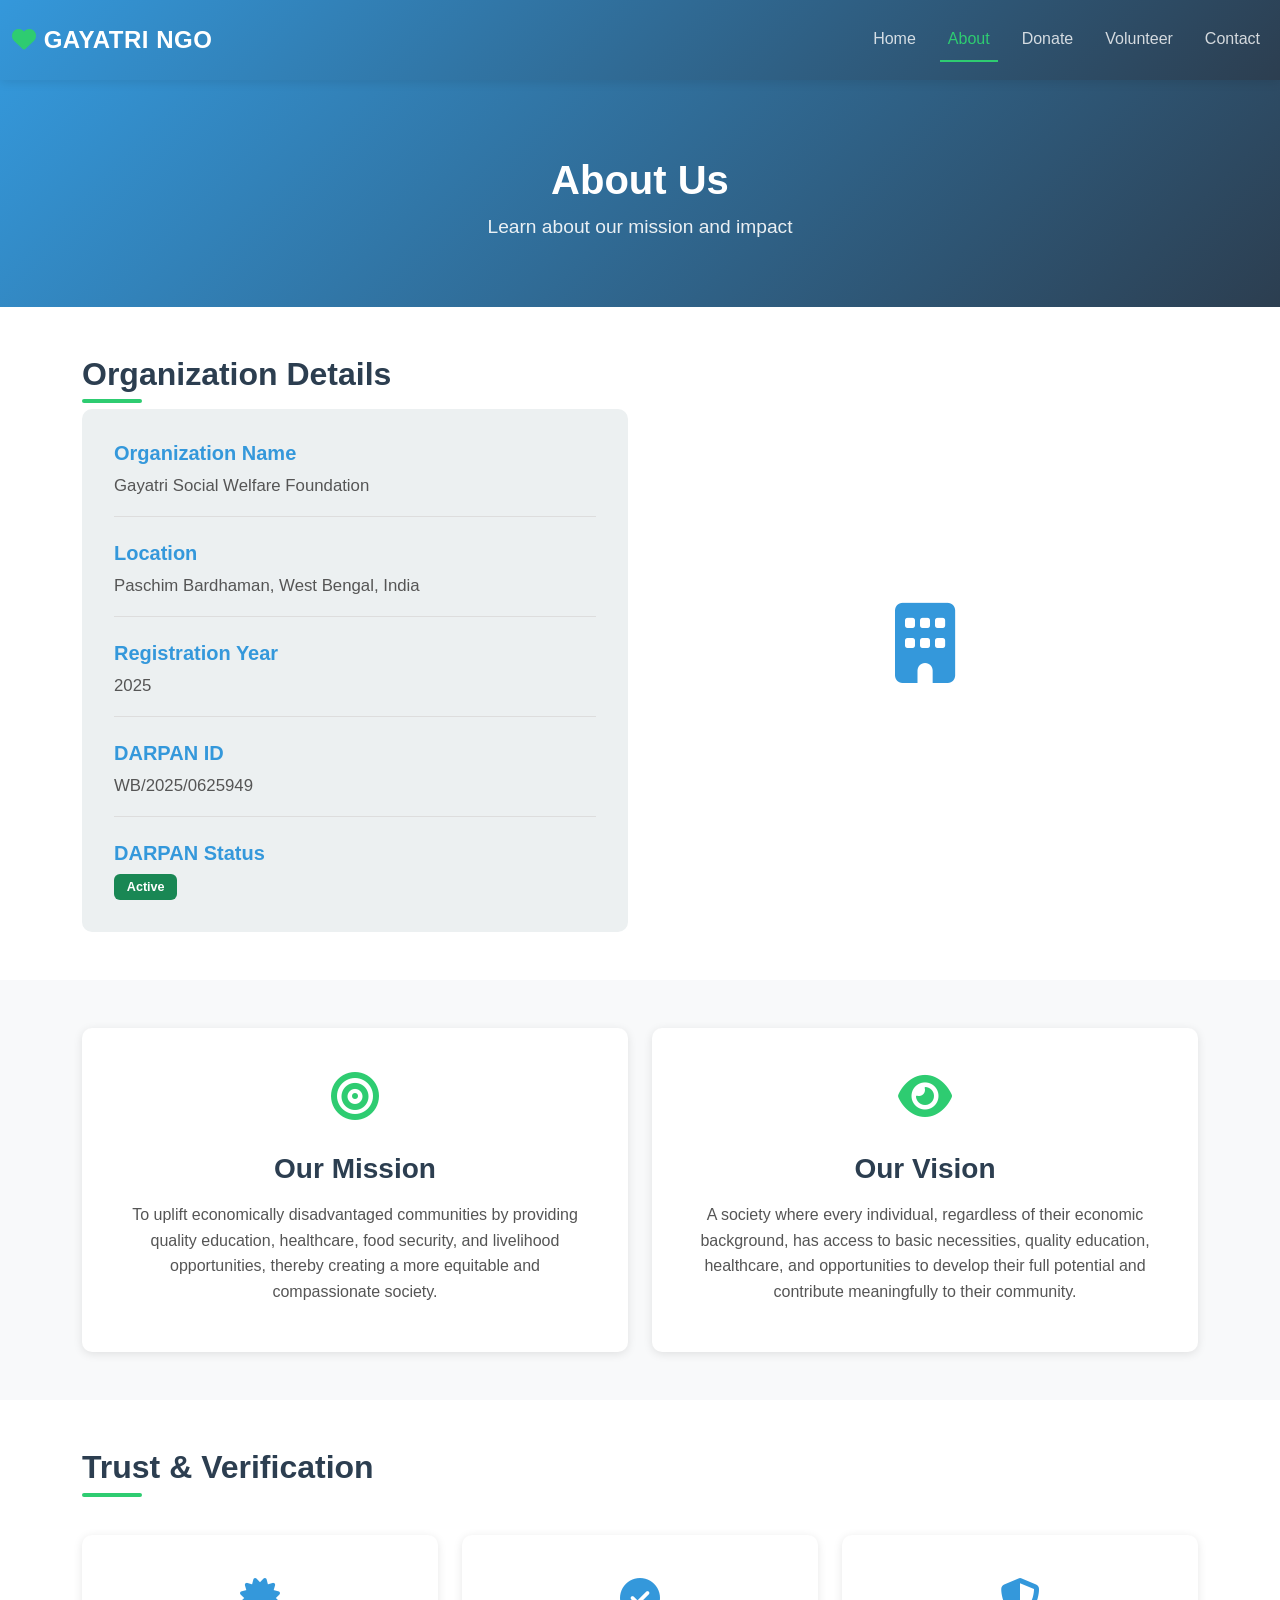
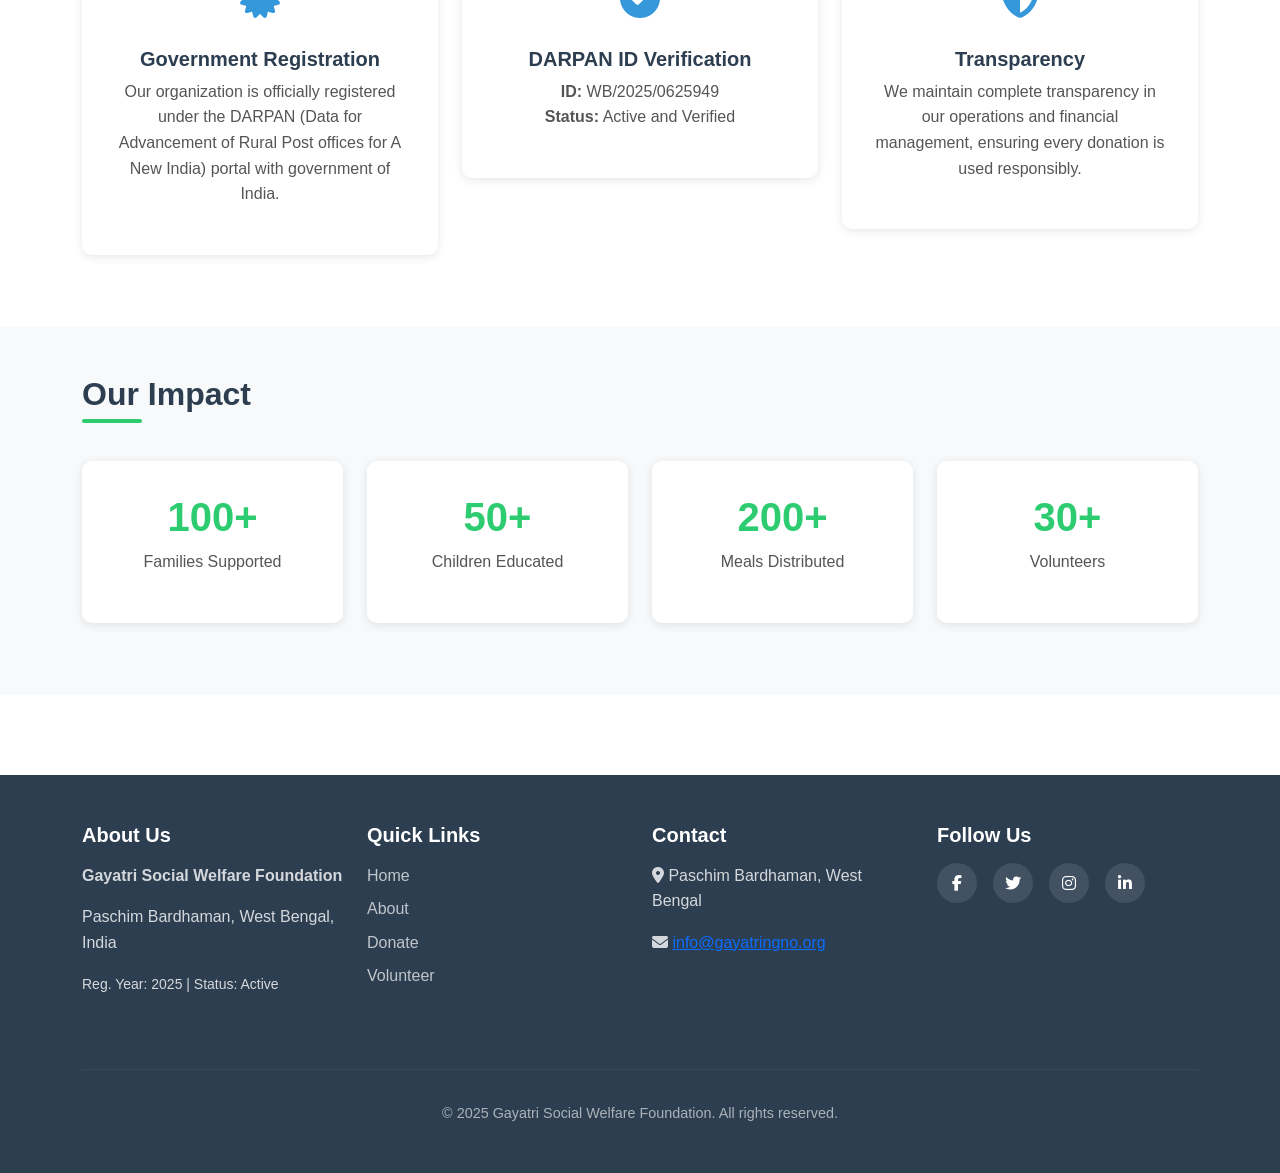
==== about.html @ 218834eb "Add files via upload NGO" ====
<!DOCTYPE html>
<html lang="en">
<head>
    <meta charset="UTF-8">
    <meta name="viewport" content="width=device-width, initial-scale=1.0">
    <title>About - Gayatri Social Welfare Foundation</title>
    <link href="https://cdn.jsdelivr.net/npm/bootstrap@5.3.0/dist/css/bootstrap.min.css" rel="stylesheet">
    <link href="https://cdnjs.cloudflare.com/ajax/libs/font-awesome/6.4.0/css/all.min.css" rel="stylesheet">
    <link rel="stylesheet" href="css/style.css">
</head>
<body>
    <!-- Navbar -->
    <nav class="navbar navbar-expand-lg navbar-custom fixed-top">
        <div class="container-fluid">
            <a class="navbar-brand" href="index.html">
                <i class="fas fa-heart" style="color: #2ecc71;"></i> Gayatri NGO
            </a>
            <button class="navbar-toggler" type="button" data-bs-toggle="collapse" data-bs-target="#navbarNav">
                <span class="navbar-toggler-icon"></span>
            </button>
            <div class="collapse navbar-collapse" id="navbarNav">
                <ul class="navbar-nav ms-auto">
                    <li class="nav-item">
                        <a class="nav-link" href="index.html">Home</a>
                    </li>
                    <li class="nav-item">
                        <a class="nav-link active" href="about.html">About</a>
                    </li>
                    <li class="nav-item">
                        <a class="nav-link" href="donate.html">Donate</a>
                    </li>
                    <li class="nav-item">
                        <a class="nav-link" href="volunteer.html">Volunteer</a>
                    </li>
                    <li class="nav-item">
                        <a class="nav-link" href="contact.html">Contact</a>
                    </li>
                </ul>
            </div>
        </div>
    </nav>

    <!-- Page Header -->
    <section class="page-header">
        <div class="container">
            <h1>About Us</h1>
            <p>Learn about our mission and impact</p>
        </div>
    </section>

    <!-- Organization Details -->
    <section class="py-5">
        <div class="container">
            <div class="row align-items-center">
                <div class="col-lg-6">
                    <h2 class="section-title">Organization Details</h2>
                    <div class="org-details">
                        <div class="detail-item">
                            <h5>Organization Name</h5>
                            <p>Gayatri Social Welfare Foundation</p>
                        </div>
                        <div class="detail-item">
                            <h5>Location</h5>
                            <p>Paschim Bardhaman, West Bengal, India</p>
                        </div>
                        <div class="detail-item">
                            <h5>Registration Year</h5>
                            <p>2025</p>
                        </div>
                        <div class="detail-item">
                            <h5>DARPAN ID</h5>
                            <p>WB/2025/0625949</p>
                        </div>
                        <div class="detail-item">
                            <h5>DARPAN Status</h5>
                            <p><span class="badge bg-success">Active</span></p>
                        </div>
                    </div>
                </div>
                <div class="col-lg-6 text-center">
                    <div class="org-image">
                        <i class="fas fa-building fa-5x" style="color: #3498db;"></i>
                    </div>
                </div>
            </div>
        </div>
    </section>

    <!-- Mission & Vision -->
    <section class="py-5 bg-light">
        <div class="container">
            <div class="row">
                <div class="col-lg-6 mb-4 mb-lg-0">
                    <div class="mission-vision-card">
                        <div class="mission-vision-icon">
                            <i class="fas fa-bullseye"></i>
                        </div>
                        <h3>Our Mission</h3>
                        <p>To uplift economically disadvantaged communities by providing quality education, healthcare, food security, and livelihood opportunities, thereby creating a more equitable and compassionate society.</p>
                    </div>
                </div>
                <div class="col-lg-6">
                    <div class="mission-vision-card">
                        <div class="mission-vision-icon">
                            <i class="fas fa-eye"></i>
                        </div>
                        <h3>Our Vision</h3>
                        <p>A society where every individual, regardless of their economic background, has access to basic necessities, quality education, healthcare, and opportunities to develop their full potential and contribute meaningfully to their community.</p>
                    </div>
                </div>
            </div>
        </div>
    </section>

    <!-- Trust & Government Registration -->
    <section class="py-5">
        <div class="container">
            <h2 class="section-title text-center mb-5">Trust & Verification</h2>
            <div class="row">
                <div class="col-lg-4 col-md-6 mb-4">
                    <div class="trust-card">
                        <div class="trust-icon">
                            <i class="fas fa-certificate"></i>
                        </div>
                        <h5>Government Registration</h5>
                        <p>Our organization is officially registered under the DARPAN (Data for Advancement of Rural Post offices for A New India) portal with government of India.</p>
                    </div>
                </div>
                <div class="col-lg-4 col-md-6 mb-4">
                    <div class="trust-card">
                        <div class="trust-icon">
                            <i class="fas fa-check-circle"></i>
                        </div>
                        <h5>DARPAN ID Verification</h5>
                        <p><strong>ID:</strong> WB/2025/0625949<br><strong>Status:</strong> Active and Verified</p>
                    </div>
                </div>
                <div class="col-lg-4 col-md-6 mb-4">
                    <div class="trust-card">
                        <div class="trust-icon">
                            <i class="fas fa-shield-alt"></i>
                        </div>
                        <h5>Transparency</h5>
                        <p>We maintain complete transparency in our operations and financial management, ensuring every donation is used responsibly.</p>
                    </div>
                </div>
            </div>
        </div>
    </section>

    <!-- Impact Section -->
    <section class="py-5 bg-light">
        <div class="container">
            <h2 class="section-title text-center mb-5">Our Impact</h2>
            <div class="row text-center">
                <div class="col-lg-3 col-md-6 mb-4">
                    <div class="impact-stat">
                        <h3 class="stat-number">100+</h3>
                        <p>Families Supported</p>
                    </div>
                </div>
                <div class="col-lg-3 col-md-6 mb-4">
                    <div class="impact-stat">
                        <h3 class="stat-number">50+</h3>
                        <p>Children Educated</p>
                    </div>
                </div>
                <div class="col-lg-3 col-md-6 mb-4">
                    <div class="impact-stat">
                        <h3 class="stat-number">200+</h3>
                        <p>Meals Distributed</p>
                    </div>
                </div>
                <div class="col-lg-3 col-md-6 mb-4">
                    <div class="impact-stat">
                        <h3 class="stat-number">30+</h3>
                        <p>Volunteers</p>
                    </div>
                </div>
            </div>
        </div>
    </section>

    <!-- Footer -->
    <footer class="footer">
        <div class="container py-5">
            <div class="row">
                <div class="col-lg-3 col-md-6 mb-4">
                    <h5 class="footer-title">About Us</h5>
                    <p><strong>Gayatri Social Welfare Foundation</strong></p>
                    <p>Paschim Bardhaman, West Bengal, India</p>
                    <p><small>Reg. Year: 2025 | Status: Active</small></p>
                </div>
                <div class="col-lg-3 col-md-6 mb-4">
                    <h5 class="footer-title">Quick Links</h5>
                    <ul class="footer-links">
                        <li><a href="index.html">Home</a></li>
                        <li><a href="about.html">About</a></li>
                        <li><a href="donate.html">Donate</a></li>
                        <li><a href="volunteer.html">Volunteer</a></li>
                    </ul>
                </div>
                <div class="col-lg-3 col-md-6 mb-4">
                    <h5 class="footer-title">Contact</h5>
                    <p><i class="fas fa-map-marker-alt"></i> Paschim Bardhaman, West Bengal</p>
                    <p><i class="fas fa-envelope"></i> <a href="mailto:info@gayatringno.org">info@gayatringno.org</a></p>
                </div>
                <div class="col-lg-3 col-md-6 mb-4">
                    <h5 class="footer-title">Follow Us</h5>
                    <div class="social-icons">
                        <a href="#" class="social-icon"><i class="fab fa-facebook-f"></i></a>
                        <a href="#" class="social-icon"><i class="fab fa-twitter"></i></a>
                        <a href="#" class="social-icon"><i class="fab fa-instagram"></i></a>
                        <a href="#" class="social-icon"><i class="fab fa-linkedin-in"></i></a>
                    </div>
                </div>
            </div>
            <hr class="footer-divider">
            <div class="row">
                <div class="col-12 text-center">
                    <p class="footer-text">&copy; 2025 Gayatri Social Welfare Foundation. All rights reserved.</p>
                </div>
            </div>
        </div>
    </footer>

    <script src="https://cdn.jsdelivr.net/npm/bootstrap@5.3.0/dist/js/bootstrap.bundle.min.js"></script>
    <script src="js/script.js"></script>
</body>
</html>
---- css/style.css ----
/* =====================================================
   GLOBAL STYLES
   ===================================================== */
:root {
    --primary-blue: #3498db;
    --secondary-green: #2ecc71;
    --dark-blue: #2c3e50;
    --light-bg: #ecf0f1;
    --gray-text: #555555;
    --white: #ffffff;
    --shadow: 0 2px 10px rgba(0, 0, 0, 0.1);
    --transition: all 0.3s ease;
}

* {
    margin: 0;
    padding: 0;
    box-sizing: border-box;
}

html, body {
    height: 100%;
}

body {
    font-family: 'Segoe UI', Tahoma, Geneva, Verdana, sans-serif;
    color: var(--gray-text);
    line-height: 1.6;
    scroll-behavior: smooth;
}

/* =====================================================
   NAVBAR
   ===================================================== */
.navbar-custom {
    background: linear-gradient(135deg, var(--primary-blue) 0%, var(--dark-blue) 100%);
    box-shadow: var(--shadow);
    padding: 1rem 0;
}

.navbar-custom .navbar-brand {
    font-size: 1.5rem;
    font-weight: bold;
    color: var(--white) !important;
    text-transform: uppercase;
    letter-spacing: 0.5px;
}

.navbar-custom .nav-link {
    color: rgba(255, 255, 255, 0.8) !important;
    font-weight: 500;
    margin-left: 1rem;
    transition: var(--transition);
}

.navbar-custom .nav-link:hover {
    color: var(--secondary-green) !important;
}

.navbar-custom .nav-link.active {
    color: var(--secondary-green) !important;
    border-bottom: 2px solid var(--secondary-green);
}

/* =====================================================
   HERO SECTION
   ===================================================== */
.hero-section {
    background: linear-gradient(135deg, #667eea 0%, #764ba2 100%);
    height: 100vh;
    display: flex;
    align-items: center;
    justify-content: center;
    text-align: center;
    color: var(--white);
    position: relative;
    overflow: hidden;
    margin-top: 60px;
}

.hero-overlay {
    position: absolute;
    top: 0;
    left: 0;
    width: 100%;
    height: 100%;
    background: rgba(0, 0, 0, 0.3);
    z-index: 1;
}

.hero-content {
    position: relative;
    z-index: 2;
}

.hero-title {
    font-size: 3.5rem;
    font-weight: bold;
    margin-bottom: 1rem;
    text-shadow: 2px 2px 4px rgba(0, 0, 0, 0.3);
    animation: fadeInDown 1s ease;
}

.hero-subtitle {
    font-size: 1.5rem;
    margin-bottom: 2rem;
    opacity: 0.95;
    animation: fadeInUp 1s ease;
}

.btn-donate {
    background: linear-gradient(135deg, var(--secondary-green) 0%, #27ae60 100%);
    border: none;
    color: var(--white);
    padding: 0.75rem 2.5rem;
    font-weight: bold;
    border-radius: 50px;
    transition: var(--transition);
    box-shadow: 0 4px 15px rgba(46, 204, 113, 0.4);
}

.btn-donate:hover {
    transform: translateY(-2px);
    box-shadow: 0 6px 20px rgba(46, 204, 113, 0.6);
    color: var(--white);
}

/* =====================================================
   SECTION TITLES
   ===================================================== */
.section-title {
    font-size: 2rem;
    font-weight: bold;
    color: var(--dark-blue);
    margin-bottom: 1rem;
    position: relative;
    display: inline-block;
}

.section-title::after {
    content: '';
    position: absolute;
    bottom: -10px;
    left: 0;
    width: 60px;
    height: 4px;
    background: var(--secondary-green);
    border-radius: 2px;
}

/* =====================================================
   INTRO SECTION
   ===================================================== */
.intro-section {
    padding-top: 5rem;
}

.intro-text {
    font-size: 1.1rem;
    color: var(--gray-text);
    line-height: 1.8;
    margin-bottom: 1.5rem;
}

.intro-image {
    animation: float 3s ease-in-out infinite;
}

@keyframes float {
    0%, 100% {
        transform: translateY(0px);
    }
    50% {
        transform: translateY(-20px);
    }
}

/* =====================================================
   FOCUS AREAS SECTION
   ===================================================== */
.focus-areas {
    background-color: var(--light-bg);
}

.focus-card {
    background: var(--white);
    padding: 2rem;
    border-radius: 10px;
    text-align: center;
    box-shadow: var(--shadow);
    transition: var(--transition);
    height: 100%;
}

.focus-card:hover {
    transform: translateY(-10px);
    box-shadow: 0 10px 30px rgba(0, 0, 0, 0.15);
}

.focus-icon {
    font-size: 3rem;
    color: var(--primary-blue);
    margin-bottom: 1rem;
}

.focus-card h5 {
    color: var(--dark-blue);
    font-weight: bold;
    margin-bottom: 0.5rem;
}

.focus-card p {
    font-size: 0.95rem;
    color: var(--gray-text);
}

/* =====================================================
   CTA SECTION
   ===================================================== */
.cta-section {
    background: linear-gradient(135deg, var(--primary-blue) 0%, var(--secondary-green) 100%);
    color: var(--white);
}

.cta-section h2 {
    font-size: 2.2rem;
    margin-bottom: 1rem;
}

.cta-section p {
    font-size: 1.1rem;
    margin-bottom: 0;
}

/* =====================================================
   FOOTER
   ===================================================== */
.footer {
    background: var(--dark-blue);
    color: rgba(255, 255, 255, 0.8);
    margin-top: 5rem;
}

.footer-title {
    color: var(--white);
    font-weight: bold;
    margin-bottom: 1rem;
}

.footer-links {
    list-style: none;
    padding: 0;
}

.footer-links li {
    margin-bottom: 0.5rem;
}

.footer-links a {
    color: rgba(255, 255, 255, 0.7);
    text-decoration: none;
    transition: var(--transition);
}

.footer-links a:hover {
    color: var(--secondary-green);
}

.footer-divider {
    border-color: rgba(255, 255, 255, 0.2);
    margin: 2rem 0;
}

.footer-text {
    margin: 0;
    font-size: 0.9rem;
    color: rgba(255, 255, 255, 0.6);
}

.social-icons {
    display: flex;
    gap: 1rem;
}

.social-icon {
    width: 40px;
    height: 40px;
    border-radius: 50%;
    background: rgba(255, 255, 255, 0.1);
    display: flex;
    align-items: center;
    justify-content: center;
    color: var(--white);
    text-decoration: none;
    transition: var(--transition);
}

.social-icon:hover {
    background: var(--secondary-green);
    color: var(--white);
    transform: translateY(-3px);
}

/* =====================================================
   PAGE HEADER
   ===================================================== */
.page-header {
    background: linear-gradient(135deg, var(--primary-blue) 0%, var(--dark-blue) 100%);
    color: var(--white);
    padding: 6rem 0 3rem;
    text-align: center;
    margin-top: 60px;
}

.page-header h1 {
    font-size: 2.5rem;
    font-weight: bold;
    margin-bottom: 0.5rem;
}

.page-header p {
    font-size: 1.2rem;
    opacity: 0.9;
}

/* =====================================================
   ABOUT PAGE STYLES
   ===================================================== */
.org-details {
    background: var(--light-bg);
    padding: 2rem;
    border-radius: 10px;
}

.detail-item {
    margin-bottom: 1.5rem;
    padding-bottom: 1rem;
    border-bottom: 1px solid #ddd;
}

.detail-item:last-child {
    border-bottom: none;
    margin-bottom: 0;
    padding-bottom: 0;
}

.detail-item h5 {
    color: var(--primary-blue);
    font-weight: bold;
    margin-bottom: 0.5rem;
}

.detail-item p {
    color: var(--gray-text);
    margin: 0;
    font-size: 1.05rem;
}

.org-image {
    padding: 2rem;
}

.mission-vision-card {
    background: var(--white);
    padding: 2rem;
    border-radius: 10px;
    box-shadow: var(--shadow);
    text-align: center;
    transition: var(--transition);
}

.mission-vision-card:hover {
    box-shadow: 0 8px 25px rgba(0, 0, 0, 0.12);
}

.mission-vision-icon {
    font-size: 3rem;
    color: var(--secondary-green);
    margin-bottom: 1rem;
}

.mission-vision-card h3 {
    color: var(--dark-blue);
    font-weight: bold;
    margin-bottom: 1rem;
}

.trust-card {
    background: var(--white);
    padding: 2rem;
    border-radius: 10px;
    box-shadow: var(--shadow);
    text-align: center;
    transition: var(--transition);
}

.trust-card:hover {
    transform: translateY(-5px);
    box-shadow: 0 10px 30px rgba(0, 0, 0, 0.15);
}

.trust-icon {
    font-size: 2.5rem;
    color: var(--primary-blue);
    margin-bottom: 1rem;
}

.trust-card h5 {
    color: var(--dark-blue);
    font-weight: bold;
}

.impact-stat {
    background: var(--white);
    padding: 2rem;
    border-radius: 10px;
    box-shadow: var(--shadow);
}

.stat-number {
    font-size: 2.5rem;
    color: var(--secondary-green);
    font-weight: bold;
    margin-bottom: 0.5rem;
}

/* =====================================================
   DONATE PAGE STYLES
   ===================================================== */
.donation-container {
    background: var(--white);
    padding: 2.5rem;
    border-radius: 10px;
    box-shadow: 0 5px 20px rgba(0, 0, 0, 0.1);
}

.btn-amount {
    background: var(--light-bg);
    color: var(--dark-blue);
    border: 2px solid transparent;
    padding: 1rem;
    font-weight: bold;
    border-radius: 8px;
    transition: var(--transition);
    width: 100%;
}

.btn-amount:hover,
.btn-amount.selected {
    background: var(--primary-blue);
    color: var(--white);
    border-color: var(--primary-blue);
}

.form-container {
    background: var(--white);
    padding: 2.5rem;
    border-radius: 10px;
    box-shadow: 0 5px 20px rgba(0, 0, 0, 0.1);
}

.form-label {
    font-weight: 600;
    color: var(--dark-blue);
    margin-bottom: 0.5rem;
}

.form-control,
.form-select {
    border: 2px solid #ddd;
    border-radius: 8px;
    padding: 0.75rem 1rem;
    transition: var(--transition);
    font-size: 1rem;
}

.form-control:focus,
.form-select:focus {
    border-color: var(--primary-blue);
    box-shadow: 0 0 0 0.2rem rgba(52, 152, 219, 0.25);
}

.impact-box {
    background: linear-gradient(135deg, var(--primary-blue) 0%, var(--dark-blue) 100%);
    color: var(--white);
    padding: 2rem;
    border-radius: 10px;
    text-align: center;
    transition: var(--transition);
}

.impact-box:hover {
    transform: translateY(-5px);
    box-shadow: 0 8px 25px rgba(52, 152, 219, 0.4);
}

.impact-box h5 {
    font-size: 1.5rem;
    margin-bottom: 0.5rem;
    font-weight: bold;
}

/* =====================================================
   CONTACT PAGE STYLES
   ===================================================== */
.contact-info-card {
    display: flex;
    gap: 1.5rem;
    padding: 1.5rem;
    background: var(--light-bg);
    border-radius: 10px;
    transition: var(--transition);
}

.contact-info-card:hover {
    background: var(--white);
    box-shadow: var(--shadow);
}

.contact-info-icon {
    font-size: 2rem;
    color: var(--secondary-green);
    min-width: 50px;
}

.contact-info-card h5 {
    color: var(--dark-blue);
    font-weight: bold;
    margin-bottom: 0.5rem;
}

.contact-info-card p {
    color: var(--gray-text);
    margin: 0;
}

.contact-info-card a {
    color: var(--primary-blue);
    text-decoration: none;
    transition: var(--transition);
}

.contact-info-card a:hover {
    color: var(--secondary-green);
}

/* =====================================================
   VOLUNTEER PAGE STYLES
   ===================================================== */
.opportunity-card {
    background: var(--white);
    padding: 2rem;
    border-radius: 10px;
    box-shadow: var(--shadow);
    text-align: center;
    transition: var(--transition);
    height: 100%;
}

.opportunity-card:hover {
    transform: translateY(-8px);
    box-shadow: 0 10px 30px rgba(0, 0, 0, 0.15);
}

.opportunity-icon {
    font-size: 2.5rem;
    color: var(--primary-blue);
    margin-bottom: 1rem;
}

.opportunity-card h5 {
    color: var(--dark-blue);
    font-weight: bold;
    margin-bottom: 1rem;
}

.opportunity-card p {
    color: var(--gray-text);
    font-size: 0.95rem;
}

/* =====================================================
   UTILITY CLASSES
   ===================================================== */
.btn-primary {
    background: var(--primary-blue);
    border: none;
    transition: var(--transition);
    font-weight: 600;
}

.btn-primary:hover {
    background: #2980b9;
    transform: translateY(-2px);
    box-shadow: 0 5px 15px rgba(52, 152, 219, 0.4);
}

.btn-outline-primary {
    color: var(--primary-blue);
    border-color: var(--primary-blue);
    font-weight: 600;
    transition: var(--transition);
}

.btn-outline-primary:hover {
    background: var(--primary-blue);
    border-color: var(--primary-blue);
    color: var(--white);
}

.badge {
    padding: 0.4rem 0.8rem;
    font-weight: 600;
}

/* =====================================================
   ANIMATIONS
   ===================================================== */
@keyframes fadeInDown {
    from {
        opacity: 0;
        transform: translateY(-30px);
    }
    to {
        opacity: 1;
        transform: translateY(0);
    }
}

@keyframes fadeInUp {
    from {
        opacity: 0;
        transform: translateY(30px);
    }
    to {
        opacity: 1;
        transform: translateY(0);
    }
}

/* =====================================================
   RESPONSIVE DESIGN
   ===================================================== */
@media (max-width: 768px) {
    .hero-title {
        font-size: 2rem;
    }

    .hero-subtitle {
        font-size: 1rem;
    }

    .section-title {
        font-size: 1.5rem;
    }

    .navbar-custom .nav-link {
        margin-left: 0;
        margin-top: 0.5rem;
    }

    .page-header {
        padding: 4rem 0 2rem;
    }

    .page-header h1 {
        font-size: 1.8rem;
    }

    .page-header p {
        font-size: 1rem;
    }

    .donation-container,
    .form-container {
        padding: 1.5rem;
    }

    .row {
        margin-bottom: 1rem;
    }

    .btn-amount {
        padding: 0.75rem;
        font-size: 0.9rem;
    }

    .cta-section h2 {
        font-size: 1.5rem;
    }

    .cta-section p {
        font-size: 1rem;
    }

    .stat-number {
        font-size: 2rem;
    }

    .intro-text {
        font-size: 1rem;
    }
}

@media (max-width: 576px) {
    .hero-section {
        height: auto;
        padding: 4rem 0;
        margin-top: 50px;
    }

    .hero-title {
        font-size: 1.5rem;
    }

    .hero-subtitle {
        font-size: 0.9rem;
    }

    .section-title {
        font-size: 1.3rem;
    }

    .footer {
        padding-top: 2rem;
    }

    .footer-title {
        font-size: 1rem;
    }

    .cta-section {
        text-align: center;
        padding: 2rem 0;
    }

    .cta-section .row {
        flex-direction: column;
    }

    .cta-section .btn-donate {
        width: 100%;
    }

    .contact-info-card {
        flex-direction: column;
        text-align: center;
    }

    .contact-info-icon {
        margin: 0 auto;
    }

    .social-icons {
        justify-content: center;
    }
}
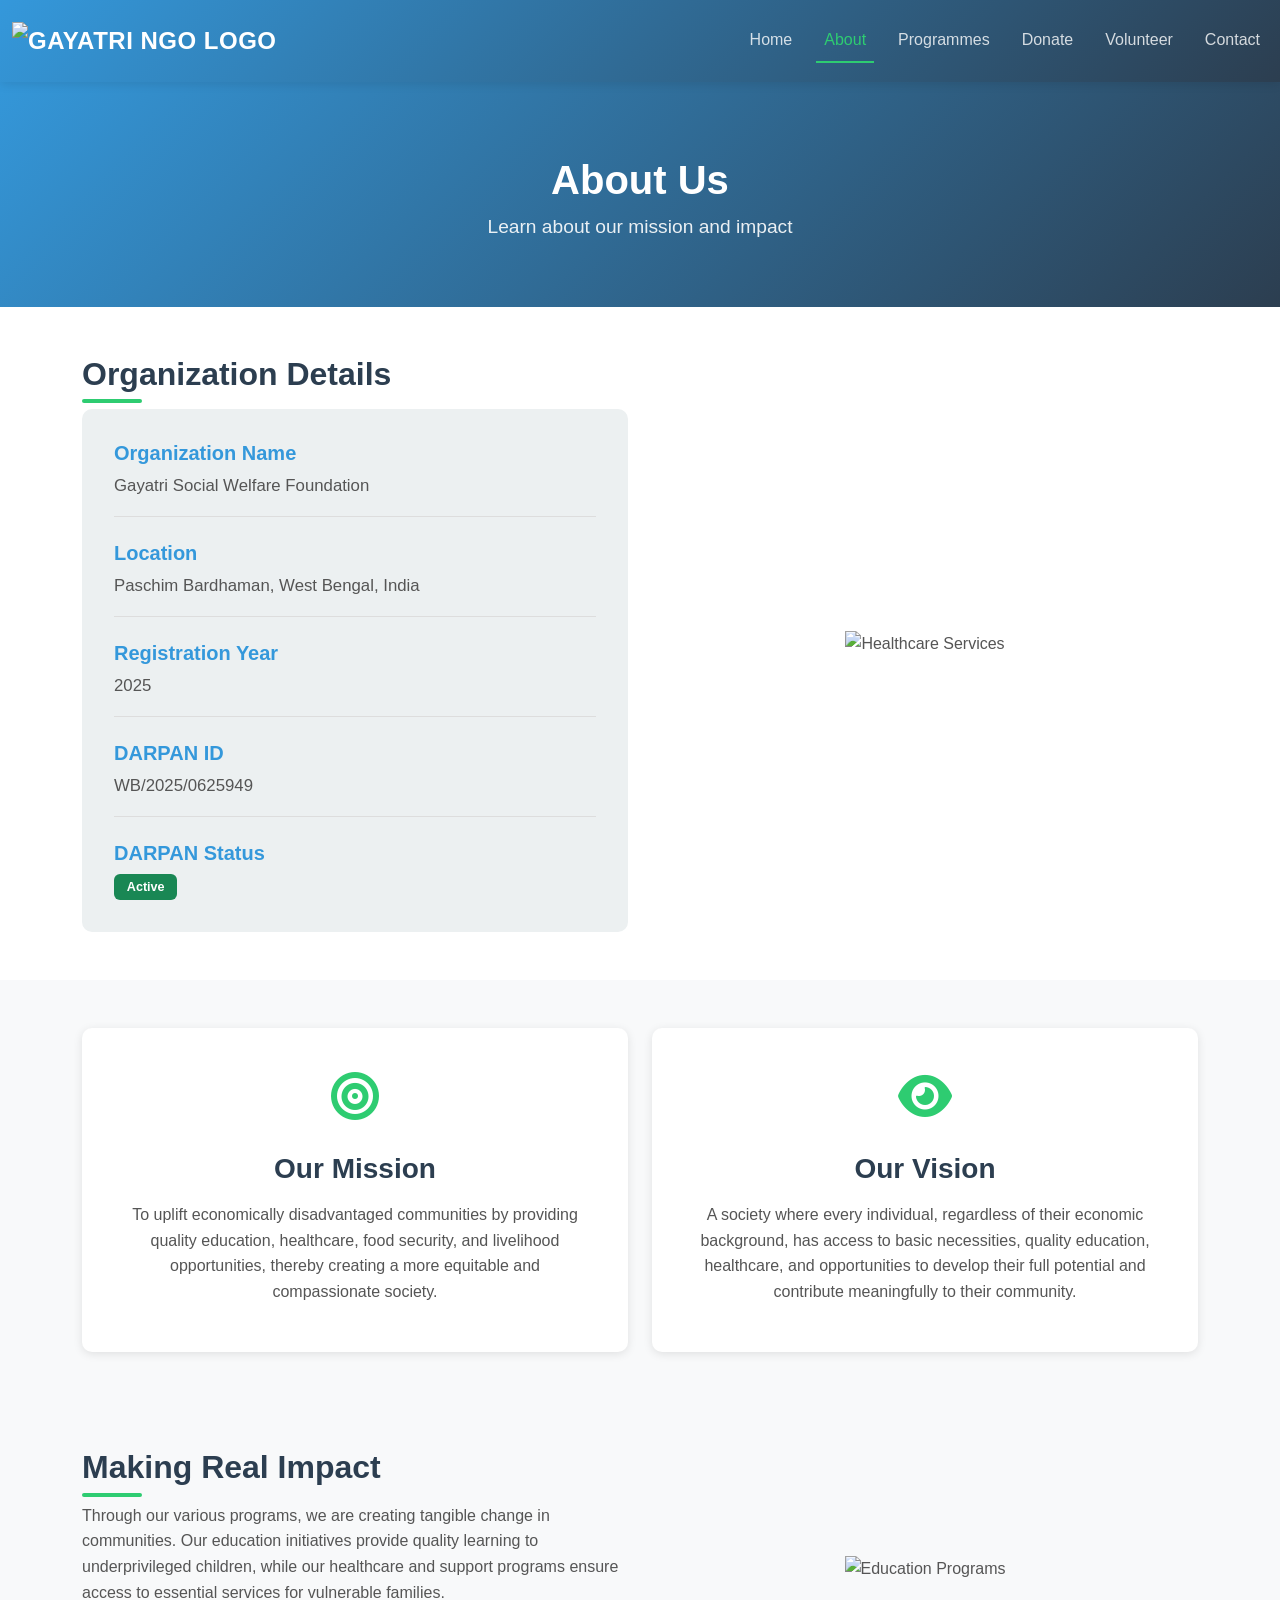
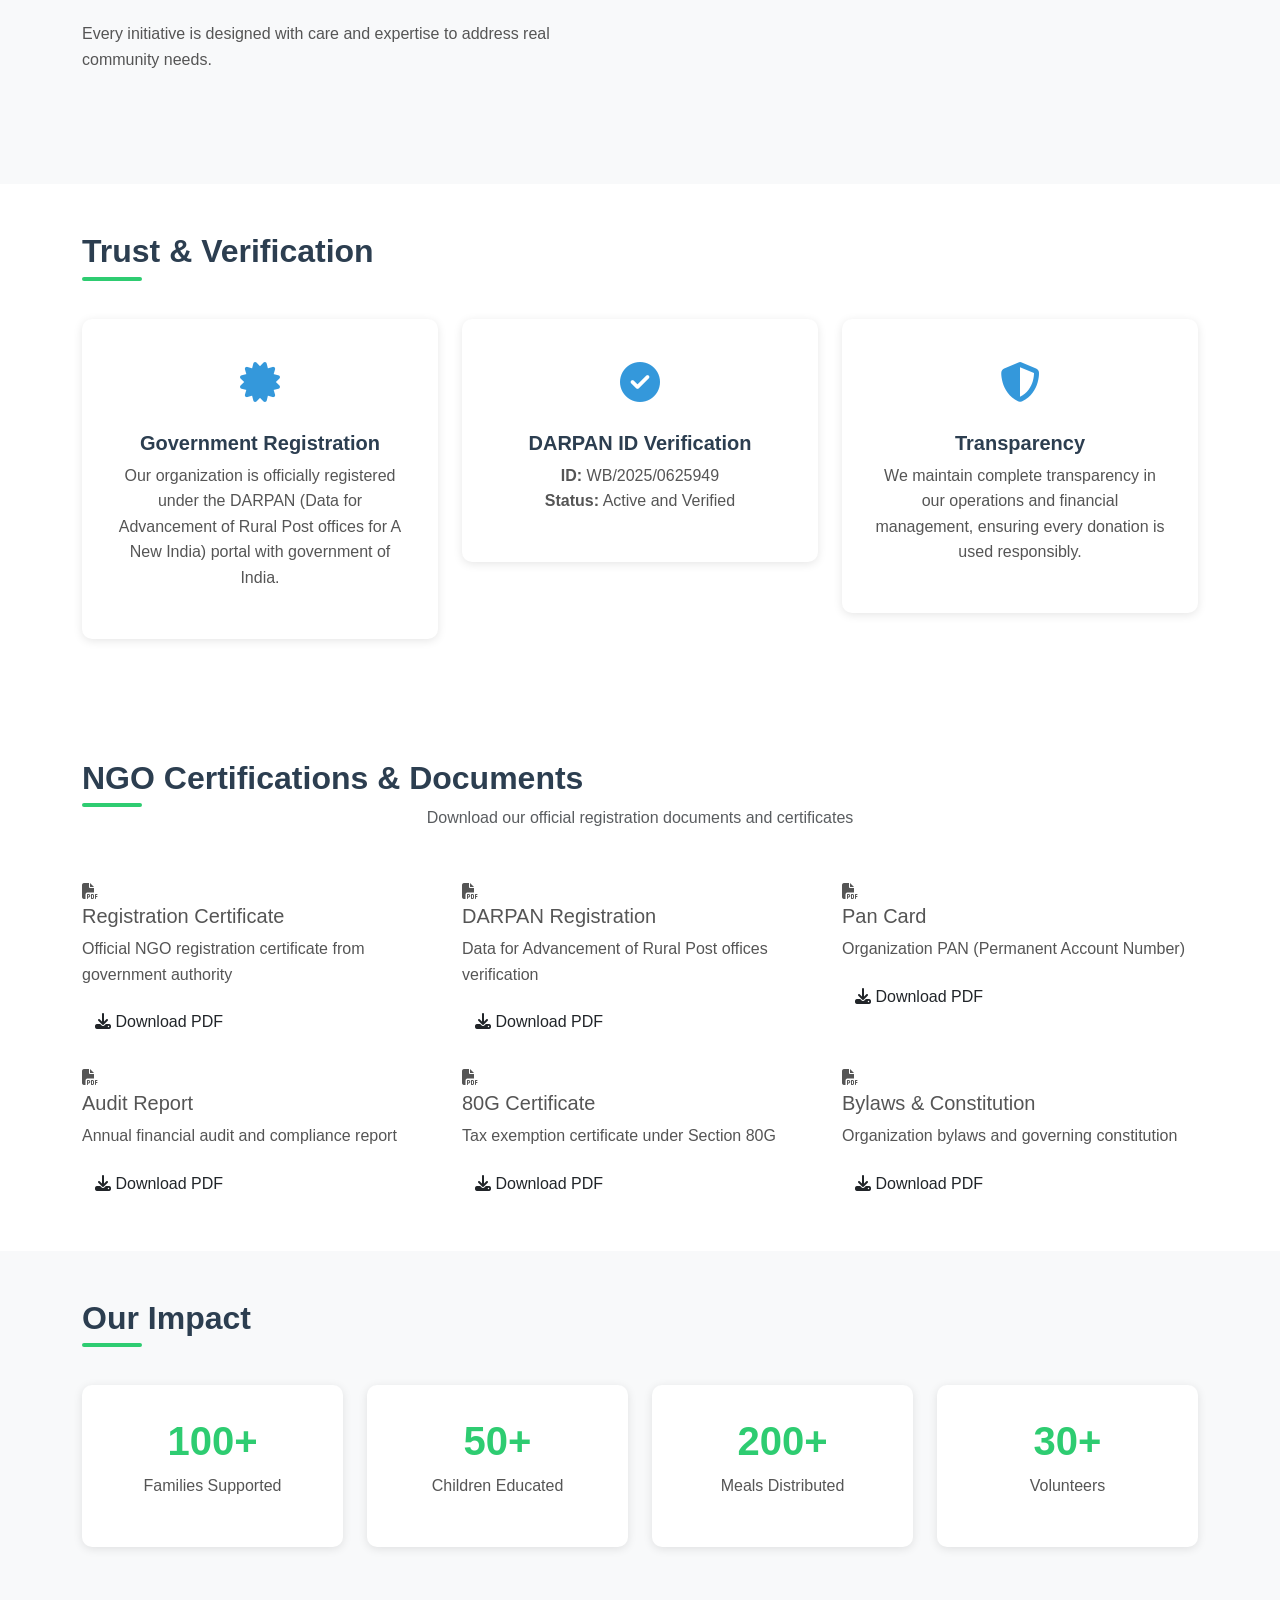
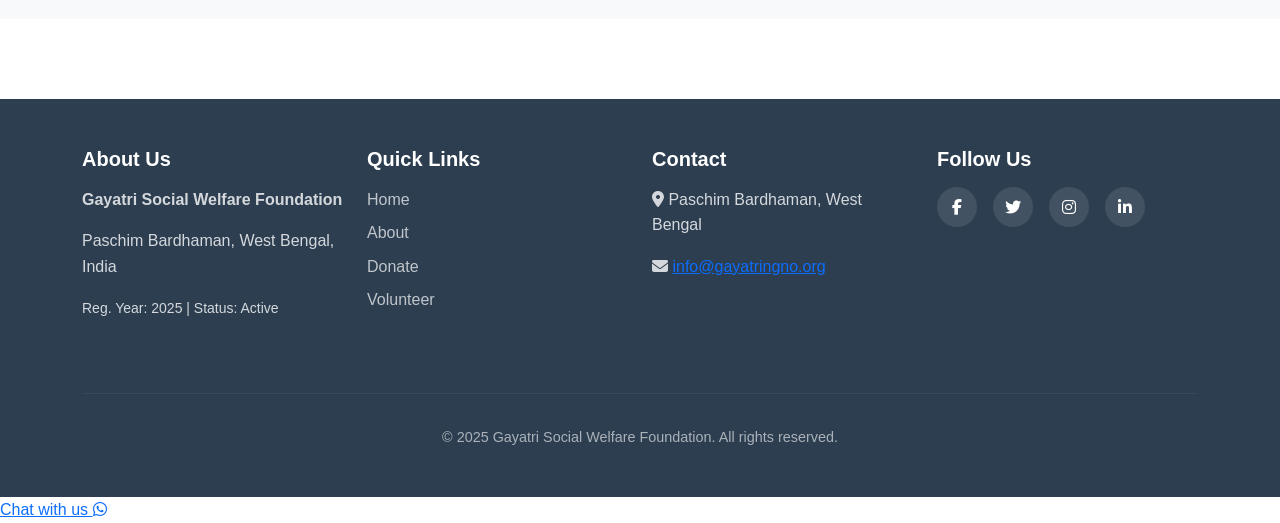
==== commit 9acb8b2d: "code changes" ====
--- a/about.html
+++ b/about.html
@@ -12,8 +12,8 @@
     <!-- Navbar -->
     <nav class="navbar navbar-expand-lg navbar-custom fixed-top">
         <div class="container-fluid">
-            <a class="navbar-brand" href="index.html">
-                <i class="fas fa-heart" style="color: #2ecc71;"></i> Gayatri NGO
+            <a class="navbar-brand logo-only" href="index.html" title="Gayatri NGO">
+                <img src="images/Gsw-log.png" alt="Gayatri NGO Logo" class="navbar-logo">
             </a>
             <button class="navbar-toggler" type="button" data-bs-toggle="collapse" data-bs-target="#navbarNav">
                 <span class="navbar-toggler-icon"></span>
@@ -27,6 +27,9 @@
                         <a class="nav-link active" href="about.html">About</a>
                     </li>
                     <li class="nav-item">
+                        <a class="nav-link" href="programme.html">Programmes</a>
+                    </li>
+                    <li class="nav-item">
                         <a class="nav-link" href="donate.html">Donate</a>
                     </li>
                     <li class="nav-item">
@@ -79,7 +82,7 @@
                 </div>
                 <div class="col-lg-6 text-center">
                     <div class="org-image">
-                        <i class="fas fa-building fa-5x" style="color: #3498db;"></i>
+                        <img src="images/Healthcare_Img.png" alt="Healthcare Services" class="page-section-image">
                     </div>
                 </div>
             </div>
@@ -107,6 +110,22 @@
                         <h3>Our Vision</h3>
                         <p>A society where every individual, regardless of their economic background, has access to basic necessities, quality education, healthcare, and opportunities to develop their full potential and contribute meaningfully to their community.</p>
                     </div>
+                </div>
+            </div>
+        </div>
+    </section>
+
+    <!-- Our Work Section -->
+    <section class="py-5 bg-light">
+        <div class="container">
+            <div class="row align-items-center mb-5">
+                <div class="col-lg-6 text-center order-lg-2">
+                    <img src="images/Education_Img.jpg" alt="Education Programs" class="page-section-image">
+                </div>
+                <div class="col-lg-6 order-lg-1">
+                    <h2 class="section-title">Making Real Impact</h2>
+                    <p>Through our various programs, we are creating tangible change in communities. Our education initiatives provide quality learning to underprivileged children, while our healthcare and support programs ensure access to essential services for vulnerable families.</p>
+                    <p>Every initiative is designed with care and expertise to address real community needs.</p>
                 </div>
             </div>
         </div>
@@ -142,6 +161,100 @@
                         </div>
                         <h5>Transparency</h5>
                         <p>We maintain complete transparency in our operations and financial management, ensuring every donation is used responsibly.</p>
+                    </div>
+                </div>
+            </div>
+        </div>
+    </section>
+
+    <!-- Certifications & Documents Section -->
+    <section class="py-5 certifications-section">
+        <div class="container">
+            <h2 class="section-title text-center mb-2">NGO Certifications & Documents</h2>
+            <p class="text-center text-muted mb-5">Download our official registration documents and certificates</p>
+            
+            <div class="row g-4">
+                <!-- Document 1 -->
+                <div class="col-lg-4 col-md-6">
+                    <div class="cert-card">
+                        <div class="cert-icon">
+                            <i class="fas fa-file-pdf"></i>
+                        </div>
+                        <h5 class="cert-title">Registration Certificate</h5>
+                        <p class="cert-description">Official NGO registration certificate from government authority</p>
+                        <a href="documents/registration-certificate.pdf" class="btn btn-cert" target="_blank" rel="noopener noreferrer">
+                            <i class="fas fa-download"></i> Download PDF
+                        </a>
+                    </div>
+                </div>
+
+                <!-- Document 2 -->
+                <div class="col-lg-4 col-md-6">
+                    <div class="cert-card">
+                        <div class="cert-icon">
+                            <i class="fas fa-file-pdf"></i>
+                        </div>
+                        <h5 class="cert-title">DARPAN Registration</h5>
+                        <p class="cert-description">Data for Advancement of Rural Post offices verification</p>
+                        <a href="documents/darpan-registration.pdf" class="btn btn-cert" target="_blank" rel="noopener noreferrer">
+                            <i class="fas fa-download"></i> Download PDF
+                        </a>
+                    </div>
+                </div>
+
+                <!-- Document 3 -->
+                <div class="col-lg-4 col-md-6">
+                    <div class="cert-card">
+                        <div class="cert-icon">
+                            <i class="fas fa-file-pdf"></i>
+                        </div>
+                        <h5 class="cert-title">Pan Card</h5>
+                        <p class="cert-description">Organization PAN (Permanent Account Number)</p>
+                        <a href="documents/pan-card.pdf" class="btn btn-cert" target="_blank" rel="noopener noreferrer">
+                            <i class="fas fa-download"></i> Download PDF
+                        </a>
+                    </div>
+                </div>
+
+                <!-- Document 4 -->
+                <div class="col-lg-4 col-md-6">
+                    <div class="cert-card">
+                        <div class="cert-icon">
+                            <i class="fas fa-file-pdf"></i>
+                        </div>
+                        <h5 class="cert-title">Audit Report</h5>
+                        <p class="cert-description">Annual financial audit and compliance report</p>
+                        <a href="documents/audit-report.pdf" class="btn btn-cert" target="_blank" rel="noopener noreferrer">
+                            <i class="fas fa-download"></i> Download PDF
+                        </a>
+                    </div>
+                </div>
+
+                <!-- Document 5 -->
+                <div class="col-lg-4 col-md-6">
+                    <div class="cert-card">
+                        <div class="cert-icon">
+                            <i class="fas fa-file-pdf"></i>
+                        </div>
+                        <h5 class="cert-title">80G Certificate</h5>
+                        <p class="cert-description">Tax exemption certificate under Section 80G</p>
+                        <a href="documents/80g-certificate.pdf" class="btn btn-cert" target="_blank" rel="noopener noreferrer">
+                            <i class="fas fa-download"></i> Download PDF
+                        </a>
+                    </div>
+                </div>
+
+                <!-- Document 6 -->
+                <div class="col-lg-4 col-md-6">
+                    <div class="cert-card">
+                        <div class="cert-icon">
+                            <i class="fas fa-file-pdf"></i>
+                        </div>
+                        <h5 class="cert-title">Bylaws & Constitution</h5>
+                        <p class="cert-description">Organization bylaws and governing constitution</p>
+                        <a href="documents/bylaws-constitution.pdf" class="btn btn-cert" target="_blank" rel="noopener noreferrer">
+                            <i class="fas fa-download"></i> Download PDF
+                        </a>
                     </div>
                 </div>
             </div>
@@ -226,5 +339,11 @@
 
     <script src="https://cdn.jsdelivr.net/npm/bootstrap@5.3.0/dist/js/bootstrap.bundle.min.js"></script>
     <script src="js/script.js"></script>
+
+    <!-- WhatsApp Button -->
+    <a href="https://wa.me/918527494142" class="whatsapp-button" target="_blank" rel="noopener noreferrer" title="Chat on WhatsApp">
+        <span class="whatsapp-tooltip">Chat with us</span>
+        <i class="fab fa-whatsapp"></i>
+    </a>
 </body>
 </html>
